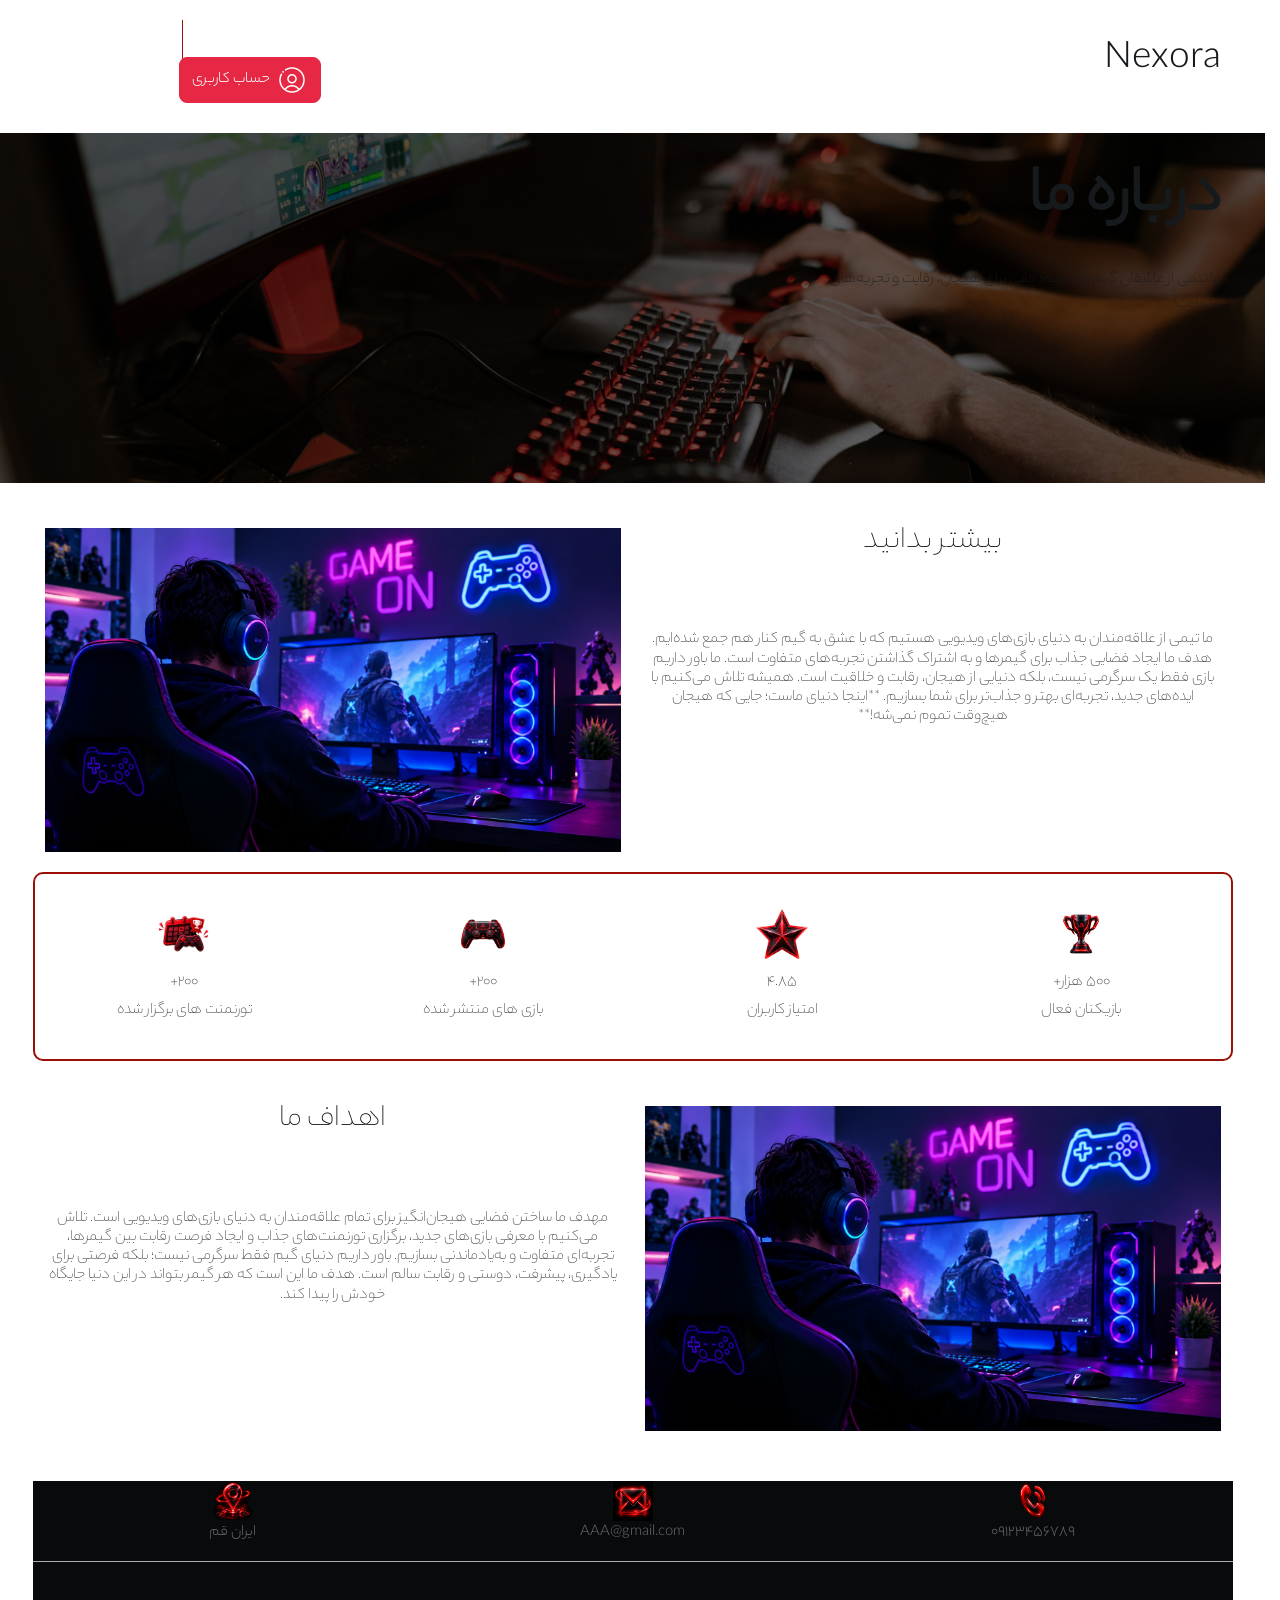
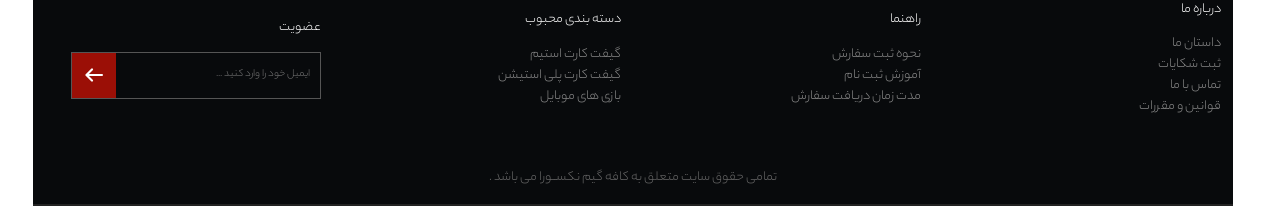
==== about-us.html @ f3d5bbad "about-us" ====
<!DOCTYPE html>
<html lang="en" dir="rtl">

<head>
    <meta charset="UTF-8">
    <meta name="viewport" content="width=device-width, initial-scale=1.0">
    <title>about us</title>
    <!-- bootstarp -->
    <link rel="stylesheet" href="css/bootstrap.css">
    <!-- style css -->
    <link rel="stylesheet" href="css/style.css">
</head>

<body>
    <div class="container">
        <!-- =========================
         header Start
        ===========================-->
        <header>
            <div class="row align-items-center">
                <div class="col-3">
                    <h1>Nexora</h1>
                    <!-- <img src="img/logo.png" alt="site logo" class="header_logo"> -->
                </div>
                <div class="col-6">
                    <ul class="nav nav-underline">
                        <li class="nav-item">
                            <a class="nav-link active" aria-current="page" href="#">صفحه اصلی</a>
                        </li>
                        <li class="nav-item">
                            <a class="nav-link" href="about-us.html">درباره ما</a>
                        </li>
                        <li class="nav-item">
                            <a class="nav-link" href="contact-us.html">تماس با ما</a>
                        </li>
                        <li class="nav-item">
                            <a class="nav-link" href="blog.html">وبلاگ</a>
                        </li>
                        <li class="nav-item">
                            <a class="nav-link" href="single-blog.html">وبلاگ تکی</a>
                        </li>
                    </ul>
                </div>
                <div class="col-3">
                    <a href="#" class="header_help">
                        <img src="img/icons8-info.svg" alt=""> راهنمایی
                    </a>
                    <button type="button" class="btn-solid theme-danger account_header">
                        <img src="img/icons8-test-account-64.png" alt="">
                        حساب کاربری
                    </button>
                </div>
            </div>
        </header>
    </div>
    <!-- =========================
         Hero section Start
        ===========================-->
    <div class="pages_section">
        <div class="container">
            <div class="row align-items-center">
                <div class="col-6">
                    <div class="content">
                        <h1 class="hero_title">درباره ما</h1>
                        <h5 class="hero_desc">ما تیمی از عاشقان گیم هستیم؛ جایی برای هیجان، رقابت و تجربه‌های متفاوت!
                        </h5>
                    </div>
                </div>
                <div class="col-6 text-center">
                </div>
            </div>
        </div>
    </div>

    <div class="container text-center">
        <div class="row align-items-start">
            <div class="col about-btn">
                <h2 class="section_title about-btn">بیشتر بدانید</h2><br>
                <h5 class="about-btn">ما تیمی از علاقه‌مندان به دنیای بازی‌های ویدیویی هستیم که با عشق به گیم کنار هم
                    جمع شده‌ایم.
                    هدف ما ایجاد فضایی جذاب برای گیمرها و به اشتراک گذاشتن تجربه‌های متفاوت است.
                    ما باور داریم بازی فقط یک سرگرمی نیست، بلکه دنیایی از هیجان، رقابت و خلاقیت است.
                    همیشه تلاش می‌کنیم با ایده‌های جدید، تجربه‌ای بهتر و جذاب‌تر برای شما بسازیم.
                    **اینجا دنیای ماست؛ جایی که هیجان هیچ‌وقت تموم نمی‌شه!**</h5>
            </div>
            <div class="col about-btn">
                <img class="about-img" src="img/about-us.png">
            </div>
        </div>
    </div>

    <div class="container about-border">
        <div class="row align-items-start">
            <div class="col about-btn">
                <img class="about-icon" src="img/cup.svg">
                <h5> 500 هزار+</h5>
                <p> بازیکنان فعال</p>
            </div>
            <div class="col about-btn">
                <img class="about-icon" src="img/star.svg">
                <h5>4.85</h5>
                <p>امتیاز کاربران</p>
            </div>
            <div class="col about-btn">
                <img class="about-icon" src="img/ps.svg">
                <h5>200+</h5>
                <p> بازی های منتشر شده</p>
            </div>
            <div class="col about-btn">
                <img class="about-icon" src="img/tornoment.svg">
                <h5>200+</h5>
                <p>تورنمنت های برگزار شده</p>
            </div>
        </div>
    </div>

    <div class="container text-center">
        <div class="row align-items-start">
            <div class="col about-btn">
                <img class="about-img" src="img/about-us.png">
            </div>
            <div class="col about-btn">
                <h2 class="section_title about-btn">اهداف ما</h2><br>
                <h5 class="about-btn">مهدف ما ساختن فضایی هیجان‌انگیز برای تمام علاقه‌مندان به دنیای بازی‌های ویدیویی
                    است. تلاش می‌کنیم با معرفی بازی‌های جدید، برگزاری تورنمنت‌های جذاب و ایجاد فرصت رقابت بین گیمرها،
                    تجربه‌ای متفاوت و به‌یادماندنی بسازیم. باور داریم دنیای گیم فقط سرگرمی نیست؛ بلکه فرصتی برای
                    یادگیری، پیشرفت، دوستی و رقابت سالم است. هدف ما این است که هر گیمر بتواند در این دنیا جایگاه خودش را
                    پیدا کند.</h5>
            </div>
        </div>
    </div>

    <!-- =========================
         footer Start
        ===========================-->
    <div class="container footer text-center">
        <div class="row align-items-center contact_info">
            <div class="col-4">
                <img src="img/picone.png" alt="Phone" class="footer_contact_icon">
                <p class="contact_content">09123456789</p>
            </div>
            <div class="col-4">
                <img src="img/eicone.png" alt="Email" class="footer_contact_icon">
                <p class="contact_content">AAA@gmail.com</p>
            </div>
            <div class="col-4">
                <img src="img/licone.png" alt="Location" class="footer_contact_icon">
                <p class="contact_content">ایران قم</p>
            </div>
        </div>
        <div class="row align-items-center">
            <div class="col-3">
                <div class="footer_column">
                    <h4>درباره ما</h4>
                    <a href="#">داستان ما</a>
                    <a href="#">ثبت شکایات</a>
                    <a href="#">تماس با ما</a>
                    <a href="#">قوانین و مقررات</a>
                </div>

            </div>
            <div class="col-3">
                <div class="footer_column">
                    <h4>راهنما</h4>
                    <a href="#">نحوه ثبت سفارش</a>
                    <a href="#">آموزش ثبت نام</a>
                    <a href="#">مدت زمان دریافت سفارش</a>
                </div>

            </div>
            <div class="col-3">
                <div class="footer_column">
                    <h4>دسته بندی محبوب</h4>
                    <a href="#">گیفت کارت استیم</a>
                    <a href="#">گیفت کارت پلی استیشن</a>
                    <a href="#">بازی های موبایل</a>
                </div>

            </div>
            <div class="col-3">
                <div class="footer_column">
                    <h4>عضویت</h4>
                    <form class="newsletter">
                        <input type="email" placeholder="ایمیل خود را وارد کنید ...">
                        <button type="submit">
                            <img src="img/icons8-arrow-left-24.png" alt="">
                        </button>
                    </form>
                </div>

            </div>
        </div>
        <div class="row">
            <div class="col-12">
                <p class="copyright">تمامی حقوق سایت متعلق به کافه گیم نکســورا می باشد .</p>
            </div>
        </div>
    </div>

    <!-- bootstrap js -->
    <script src="js/bootstrap.js"></script>
    <!-- main js -->
    <script src="js/main.js"></script>
</body>

</html>
---- css/style.css ----
@import url('stylesheet.css');

* {
    box-sizing: border-box;
}

body {
    margin: 0;
    padding: 0;
    font-family: 'yekanBakh' !important;
}

a {
    text-decoration: none;
    color: white;
}

/* =================
header Start
==================*/
header {
    margin-top: 25px;
}

.header_logo {
    width: 60%;
}

.nav {
    /* اگه ایتم منو اضافه کردی مارجین رو کم کن یا برش دار کلا */
    margin-right: 10%;
}

.nav-link {
    font-family: 'yekanBakh';
    margin: 0px 7px;
}

.header_help {
    margin-left: 8%;
    padding: 9.5px 23px;
    border-left: 1.5px solid #9b0f06;
}

.header_help img {
    margin-left: 5px;
}

.account_header img {
    width: 32px;
}

/* =================
hero Start
==================*/
.hero_section {
    background-image: url('../img/test.jpg');
    background-size: cover;
    background-position: center;
    min-height: 80vh;
    width: 100%;
    margin-top: 30px;
}

.pages_section {
    background-image: url('../img/background.jpg');
    background-size: cover;
    background-position: center top;
    height: 350px;
    width: 100%;
    margin-top: 30px;
}

.hero_title {
    font-size: 66px;
    font-weight: bold;
    margin: 28px 0px;
}

.hero_desc {
    width: 70%;
    font-size: 16px;
    line-height: 25px;
    font-family: 'Yekan Bakh FaNum Hairline';
}

.hero_btn {
    margin-top: 30px;
}

.btn {
    font-size: 16px;
    font-weight: bold;
}

.book {
    margin-right: 10px;
}

.hero_robot {
    margin-top: 40px;
    width: 50%;
    transform: scaleX(-1);
}

.about-border {
    border: 2px solid #9b0f06;
    border-radius: 10px;
}

.about-img {
    width: 100%;
    margin-top: 25px;
    height: auto;
    object-fit: contain;
}

.about-icon {
    width: 80px;
    height: 80px;

}

.about-btn {
    justify-content: center;
    text-align: center;
    align-items: center;
    padding-top: 20px;
    padding-bottom: 20px;
    font-family: 'Yekan Bakh FaNum Hairline'
}

/* =================
footer Start
==================*/
.footer {
    background: #080a0c;
    color: white;
    width: 100%;
    border-bottom: 2px solid #222;
    margin-top: 30px;
}

.contact_info {
    border-bottom: 1px solid #aaa;
}

.footer_contact_icon {
    width: 40px;
    height: 40px;
}

.contact_content {
    font-size: 16px;
    color: #666;
}

.footer_column {
    text-align: right;
    margin-top: 40px;
    display: flex;
    flex-direction: column;
}

.footer_column h4 {
    font-size: 14px;
    margin-bottom: 15px;
}

.footer_column a {
    color: #888;
    font-size: 14px;
}

.footer_column a:hover {
    color: #9b0f06;
}

.newsletter {
    display: flex;
    border: 1px solid #555;
    width: 250px;
}

.newsletter input {
    direction: rtl;
    background: #080a0c;
    color: white;
    border: none;
    outline: none;
    padding: 10px;
    width: 100%;
    font-size: 11px;
}

.newsletter button {
    background: #9b0f06;
    border: none;
    padding: 10px;
    cursor: pointer;
}

.copyright {
    margin-top: 50px;
    color: #666;
    font-size: 14px;
}
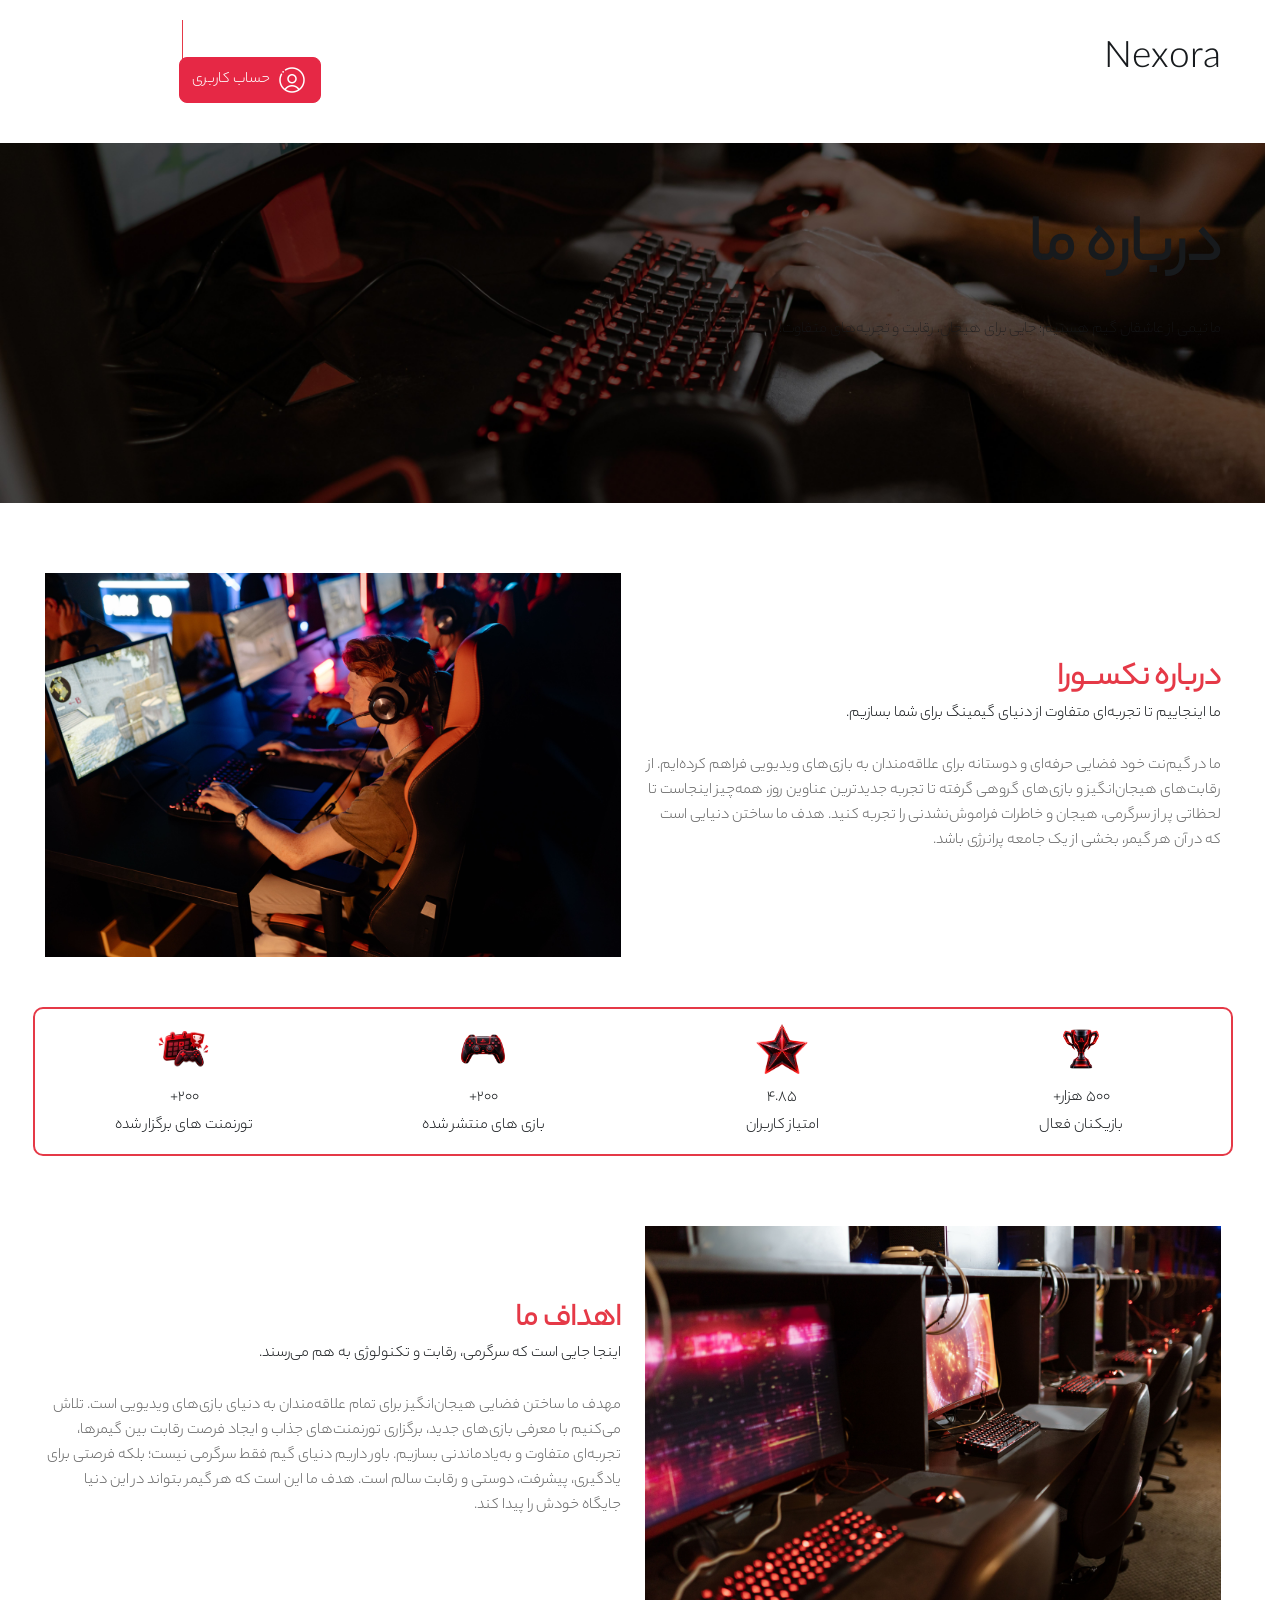
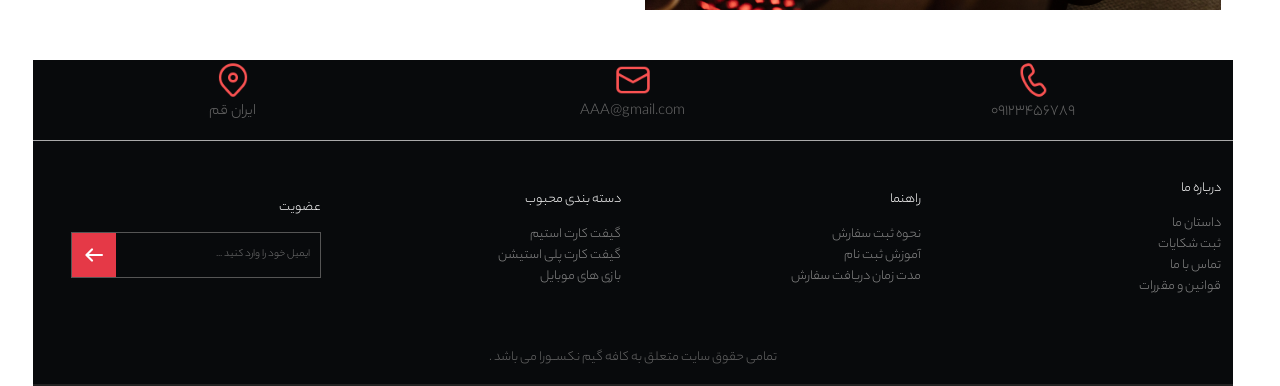
==== commit d22c18b7: "add blog , single blog , contact us , about us" ====
--- a/about-us.html
+++ b/about-us.html
@@ -25,7 +25,7 @@
                 <div class="col-6">
                     <ul class="nav nav-underline">
                         <li class="nav-item">
-                            <a class="nav-link active" aria-current="page" href="#">صفحه اصلی</a>
+                            <a class="nav-link active" aria-current="page" href="index.html">صفحه اصلی</a>
                         </li>
                         <li class="nav-item">
                             <a class="nav-link" href="about-us.html">درباره ما</a>
@@ -56,76 +56,71 @@
     <!-- =========================
          Hero section Start
         ===========================-->
-    <div class="pages_section">
+    <div class="pages_hero">
         <div class="container">
-            <div class="row align-items-center">
-                <div class="col-6">
-                    <div class="content">
-                        <h1 class="hero_title">درباره ما</h1>
-                        <h5 class="hero_desc">ما تیمی از عاشقان گیم هستیم؛ جایی برای هیجان، رقابت و تجربه‌های متفاوت!
-                        </h5>
-                    </div>
-                </div>
-                <div class="col-6 text-center">
-                </div>
-            </div>
-        </div>
-    </div>
-
-    <div class="container text-center">
-        <div class="row align-items-start">
+            <div class="row">
+                <div class="col-12 pages_content">
+                    <h1 class="hero_title">درباره ما</h1>
+                    <h5 class="hero_desc">ما تیمی از عاشقان گیم هستیم؛ جایی برای هیجان، رقابت و تجربه‌های متفاوت!
+                    </h5>
+                </div>
+            </div>
+        </div>
+    </div>
+    <!-- =========================
+         about section Start
+        ===========================-->
+    <div class="container about_page_section">
+        <div class="row align-items-center">
+            <div class="col-6">
+                <h2 class="section_title">درباره نکســورا</h2>
+                <h5 class="section_desc">ما اینجاییم تا تجربه‌ای متفاوت از دنیای گیمینگ برای شما بسازیم.</h5>
+                <p class="about_desc m_top">ما در گیم‌نت خود فضایی حرفه‌ای و دوستانه برای علاقه‌مندان به بازی‌های
+                    ویدیویی فراهم کرده‌ایم. از رقابت‌های هیجان‌انگیز و بازی‌های گروهی گرفته تا تجربه جدیدترین عناوین
+                    روز، همه‌چیز اینجاست تا لحظاتی پر از سرگرمی، هیجان و خاطرات فراموش‌نشدنی را تجربه کنید. هدف ما ساختن
+                    دنیایی است که در آن هر گیمر، بخشی از یک جامعه پرانرژی باشد. </p>
+            </div>
             <div class="col about-btn">
-                <h2 class="section_title about-btn">بیشتر بدانید</h2><br>
-                <h5 class="about-btn">ما تیمی از علاقه‌مندان به دنیای بازی‌های ویدیویی هستیم که با عشق به گیم کنار هم
-                    جمع شده‌ایم.
-                    هدف ما ایجاد فضایی جذاب برای گیمرها و به اشتراک گذاشتن تجربه‌های متفاوت است.
-                    ما باور داریم بازی فقط یک سرگرمی نیست، بلکه دنیایی از هیجان، رقابت و خلاقیت است.
-                    همیشه تلاش می‌کنیم با ایده‌های جدید، تجربه‌ای بهتر و جذاب‌تر برای شما بسازیم.
-                    **اینجا دنیای ماست؛ جایی که هیجان هیچ‌وقت تموم نمی‌شه!**</h5>
-            </div>
-            <div class="col about-btn">
-                <img class="about-img" src="img/about-us.png">
-            </div>
-        </div>
-    </div>
-
-    <div class="container about-border">
-        <div class="row align-items-start">
-            <div class="col about-btn">
-                <img class="about-icon" src="img/cup.svg">
+                <img class="about_img" src="img/aboutpage.jpg">
+            </div>
+        </div>
+    </div>
+
+    <div class="container about_badges">
+        <div class="row text-center">
+            <div class="col-3 single_badge">
+                <img class="about_icon" src="img/cup.svg">
                 <h5> 500 هزار+</h5>
                 <p> بازیکنان فعال</p>
             </div>
-            <div class="col about-btn">
-                <img class="about-icon" src="img/star.svg">
+            <div class="col-3 single_badge">
+                <img class="about_icon" src="img/star.svg">
                 <h5>4.85</h5>
                 <p>امتیاز کاربران</p>
             </div>
-            <div class="col about-btn">
-                <img class="about-icon" src="img/ps.svg">
+            <div class="col-3 single_badge">
+                <img class="about_icon" src="img/ps.svg">
                 <h5>200+</h5>
                 <p> بازی های منتشر شده</p>
             </div>
-            <div class="col about-btn">
-                <img class="about-icon" src="img/tornoment.svg">
+            <div class="col-3 single_badge">
+                <img class="about_icon" src="img/tornoment.svg">
                 <h5>200+</h5>
                 <p>تورنمنت های برگزار شده</p>
             </div>
         </div>
     </div>
-
-    <div class="container text-center">
-        <div class="row align-items-start">
-            <div class="col about-btn">
-                <img class="about-img" src="img/about-us.png">
-            </div>
-            <div class="col about-btn">
-                <h2 class="section_title about-btn">اهداف ما</h2><br>
-                <h5 class="about-btn">مهدف ما ساختن فضایی هیجان‌انگیز برای تمام علاقه‌مندان به دنیای بازی‌های ویدیویی
+    <div class="container about_page_section">
+        <div class="row align-items-center">
+            <div class="col-6"><img class="about_img" src="img/about-us.png"></div>
+            <div class="col-6">
+                <h2 class="section_title about-btn">اهداف ما</h2>
+                <h5 class="section_desc">اینجا جایی است که سرگرمی، رقابت و تکنولوژی به هم می‌رسند.</h5>
+                <p class="about_desc m_top">مهدف ما ساختن فضایی هیجان‌انگیز برای تمام علاقه‌مندان به دنیای بازی‌های ویدیویی
                     است. تلاش می‌کنیم با معرفی بازی‌های جدید، برگزاری تورنمنت‌های جذاب و ایجاد فرصت رقابت بین گیمرها،
                     تجربه‌ای متفاوت و به‌یادماندنی بسازیم. باور داریم دنیای گیم فقط سرگرمی نیست؛ بلکه فرصتی برای
                     یادگیری، پیشرفت، دوستی و رقابت سالم است. هدف ما این است که هر گیمر بتواند در این دنیا جایگاه خودش را
-                    پیدا کند.</h5>
+                    پیدا کند.</p>
             </div>
         </div>
     </div>
@@ -133,18 +128,18 @@
     <!-- =========================
          footer Start
         ===========================-->
-    <div class="container footer text-center">
+  <div class="container footer text-center">
         <div class="row align-items-center contact_info">
             <div class="col-4">
-                <img src="img/picone.png" alt="Phone" class="footer_contact_icon">
+                <img src="img/icons8-phone-48(1).png" alt="Phone" class="footer_contact_icon">
                 <p class="contact_content">09123456789</p>
             </div>
             <div class="col-4">
-                <img src="img/eicone.png" alt="Email" class="footer_contact_icon">
+                <img src="img/icons8-email-48(1).png" alt="Email" class="footer_contact_icon">
                 <p class="contact_content">AAA@gmail.com</p>
             </div>
             <div class="col-4">
-                <img src="img/licone.png" alt="Location" class="footer_contact_icon">
+                <img src="img/icons8-location-48(1).png" alt="Location" class="footer_contact_icon">
                 <p class="contact_content">ایران قم</p>
             </div>
         </div>
--- a/css/style.css
+++ b/css/style.css
@@ -1,133 +1,209 @@
 @import url('stylesheet.css');
-
-* {
+*{
     box-sizing: border-box;
 }
-
-body {
+body{
     margin: 0;
     padding: 0;
     font-family: 'yekanBakh' !important;
 }
-
-a {
+a{
     text-decoration: none;
     color: white;
 }
-
+ul{
+    list-style: none;
+}
+/* =================
+COMMON CLASSES
+==================*/
+.btn_red{
+    background-color:#e53947 !important;
+    border: none;
+}
+.m_top{
+    margin-top: 30px;
+}
+.section_title{
+    font-weight: bolder;
+    color: #e53947;
+}
 /* =================
 header Start
 ==================*/
-header {
+header{
     margin-top: 25px;
 }
-
-.header_logo {
+.header_logo{
     width: 60%;
 }
-
-.nav {
+.nav{
     /* اگه ایتم منو اضافه کردی مارجین رو کم کن یا برش دار کلا */
-    margin-right: 10%;
-}
-
-.nav-link {
+   margin-right: 10%; 
+}
+.nav-link{
     font-family: 'yekanBakh';
     margin: 0px 7px;
 }
-
-.header_help {
+.header_help{
     margin-left: 8%;
     padding: 9.5px 23px;
-    border-left: 1.5px solid #9b0f06;
-}
-
-.header_help img {
+    border-left: 1.5px solid #e53947;
+}
+.header_help img{
     margin-left: 5px;
 }
-
-.account_header img {
+.account_header img{
     width: 32px;
 }
-
 /* =================
 hero Start
 ==================*/
-.hero_section {
+.hero_section{
     background-image: url('../img/test.jpg');
     background-size: cover;
     background-position: center;
     min-height: 80vh;
     width: 100%;
-    margin-top: 30px;
-}
-
-.pages_section {
-    background-image: url('../img/background.jpg');
-    background-size: cover;
-    background-position: center top;
-    height: 350px;
-    width: 100%;
-    margin-top: 30px;
-}
-
-.hero_title {
+    position: relative;
+}
+.content{
+    position: absolute;
+    top: 25%;
+}
+.hero_title{
     font-size: 66px;
     font-weight: bold;
     margin: 28px 0px;
 }
-
-.hero_desc {
+.hero_desc{
     width: 70%;
     font-size: 16px;
     line-height: 25px;
     font-family: 'Yekan Bakh FaNum Hairline';
 }
-
-.hero_btn {
+.hero_btn{
     margin-top: 30px;
 }
-
-.btn {
+.btn{
     font-size: 16px;
     font-weight: bold;
 }
-
-.book {
+.book{
     margin-right: 10px;
 }
-
-.hero_robot {
+.hero_robot{
     margin-top: 40px;
-    width: 50%;
+    width: 20%;
     transform: scaleX(-1);
-}
-
-.about-border {
-    border: 2px solid #9b0f06;
-    border-radius: 10px;
-}
-
-.about-img {
-    width: 100%;
-    margin-top: 25px;
-    height: auto;
-    object-fit: contain;
-}
-
-.about-icon {
-    width: 80px;
-    height: 80px;
-
-}
-
-.about-btn {
-    justify-content: center;
-    text-align: center;
-    align-items: center;
-    padding-top: 20px;
-    padding-bottom: 20px;
-    font-family: 'Yekan Bakh FaNum Hairline'
+    position: absolute;
+    bottom: 0;
+}
+/* =================
+device Start
+==================*/
+.device_section{
+    margin-top: 60px;
+}
+.card{
+    width: 100%;
+    height: 480px;
+}
+.devices_card img{
+    transition: all 0.3s ease;
+}
+.devices_card:hover img{
+    transform: scale(1.2);
+}
+.devices_card h5{
+    font-weight: bold;
+    padding: 10px;
+}
+.devices_card p{
+    color: #666;
+    font-size: 14px;
+}
+.devices_card small{
+    color: #e53947;
+    font-style: italic;
+
+}
+.device_img{
+    margin-left: auto;
+    margin-right: auto;
+    width: 93%;
+    height: 290px;
+    overflow: hidden;
+}
+/* =================
+booking Start
+==================*/
+.booking_section{
+   margin: 100px auto 50px auto; 
+}
+.book_img{
+    width: 100%;
+    transition: all 0.3s ease;
+}
+.book_img:hover{
+    transform: scale(1.2);
+}
+.booking_img{
+    overflow: hidden;
+}
+.form_section_title{
+    text-align: right;
+    margin: 50px 0px;
+}
+/* =================
+tornoment Start
+==================*/
+.torno_card{
+    border: 1px solid #666;
+    border-radius: 18px;
+    margin-top: 15px;
+    box-shadow: rgba(125, 124, 124, 0.35) 0px 5px 15px;
+    transition: all 0.3s ease;
+}
+.torno_card:hover{
+    border: 1px solid #e53947;
+    box-shadow: rgba(130, 21, 21, 0.35) 0px 5px 15px;
+}
+.torno_cup{
+    width: 20%;
+    padding: 20px 0px;
+}
+.time{
+    border-left: 1px solid #666;
+}
+.torno_time , .torno_gift{
+    margin-bottom: 10px;
+}
+.torno_time img{
+    width: 30px;
+}
+.time_content , .gift_content{
+    color: #aaa;
+}
+.torno_gift img{
+    width: 30px;
+}
+.torno_btn{
+    padding: 10px 15px;
+}
+/* =================
+about Start
+==================*/
+.about_section{
+    text-align: right;
+    margin-top: 100px;
+}
+.about_img{
+    width: 100%;
+}
+.about_desc{
+    line-height: 25px;
+    color: #666;
 }
 
 /* =================
@@ -138,50 +214,42 @@
     color: white;
     width: 100%;
     border-bottom: 2px solid #222;
-    margin-top: 30px;
-}
-
-.contact_info {
+    margin-top: 50px;
+}
+.contact_info{
     border-bottom: 1px solid #aaa;
 }
-
 .footer_contact_icon {
     width: 40px;
     height: 40px;
 }
-
 .contact_content {
     font-size: 16px;
     color: #666;
 }
 
-.footer_column {
+.footer_column{
     text-align: right;
     margin-top: 40px;
     display: flex;
     flex-direction: column;
 }
-
 .footer_column h4 {
     font-size: 14px;
     margin-bottom: 15px;
 }
-
 .footer_column a {
     color: #888;
     font-size: 14px;
 }
-
 .footer_column a:hover {
-    color: #9b0f06;
-}
-
+    color: #e53947;
+}   
 .newsletter {
     display: flex;
     border: 1px solid #555;
     width: 250px;
 }
-
 .newsletter input {
     direction: rtl;
     background: #080a0c;
@@ -194,7 +262,7 @@
 }
 
 .newsletter button {
-    background: #9b0f06;
+    background: #e53947;
     border: none;
     padding: 10px;
     cursor: pointer;
@@ -204,4 +272,222 @@
     margin-top: 50px;
     color: #666;
     font-size: 14px;
+}
+/* =================
+About Page Start
+==================*/
+.pages_hero{
+    background-image: url('../img/background.jpg');
+    margin-top: 40px;
+    background-size: cover;
+    background-position: center;
+    min-height: 40vh;
+    width: 100%;
+}
+.pages_content{
+    margin-top: 40px;
+}
+.about_page_section{
+    margin-top: 70px;
+}
+.about_img {
+    width: 100%;
+    height: auto;
+}
+.about_badges {
+    border: 2px solid #e53947;
+    border-radius: 10px;
+    margin-top: 50px;
+}
+.about_icon {
+    width: 80px;
+    height: 80px;
+}
+/* =================
+Blog page start
+==================*/
+.blog_section{
+    margin-top: 70px;
+
+}
+.second{
+  margin-top: 50px;
+}
+.blog_card{
+    height: 520px;
+    
+}
+.blog_card img{
+    transition: all 0.3s ease;
+}
+.blog_card:hover img{
+    transform: scale(1.2);
+}
+.img_hover_overflow{
+    overflow: hidden;
+}
+.card .card-img-top{
+    width: 100% !important;
+    height: 300px !important;
+    min-height: 300px !important;
+}
+.time_author{
+    font-size: 12px;
+    font-weight: 100;
+    margin: 15px;
+}
+.author_span{
+    margin-right: 15px;
+}
+.time_author img{
+    width: 22px;
+    height: 22px;
+}
+.card-title{
+    font-size: 18px;
+    font-weight: bold;
+}
+.card-text{
+    color: #aaa;
+    font-size: 14px;
+}
+.readmore_btn{
+    color: white;
+    margin: 10px 0px 0px 0px;
+    padding: 10px 15px;
+    background-color: #e53947;
+    font-size: 14px;
+    transition: all 0.3a ease;
+}
+.readmore_btn:hover{
+    background-color: #9B0F06;
+}
+.readmore_btn img{
+    width: 20px;
+    height: 20px;
+}
+/* =================
+Single Blog start
+==================*/
+.blog_content{
+    margin-top: 100px;
+}
+.latest_posts ,.tags_section ,.follow-us{
+    margin-top: 50px;
+}
+.single_latest_post{
+    display: flex;
+    align-items: center;
+}
+.single_latest_post{
+    margin: 20px 0px 0px 0px;
+}
+.single_latest_post img{
+    width: 100px;
+    height: 100px;
+    border-radius: 15px;
+}
+.single_blog_content{
+    margin-right: 18px;
+}
+
+.tags_container a{
+    padding: 10px;
+    background-color: #e53947;
+    border-radius: 15px;
+    margin: 100px 0px 0px 12px;
+}
+.social_links{
+    display: flex;
+    margin: 0;
+    padding: 0;
+}
+.social_links{
+    margin-top: 20px;
+}
+.social_links a{
+    background-color: #1c1c1c;
+    padding: 8px;
+    margin-left: 20px;
+    border-radius: 50%;
+}
+.blog_top_tag{
+    background-color:#e53947;
+    padding: 15px 20px;
+    border-radius: 40px;
+    font-size: 12px;
+    font-weight: bold;
+}
+.single_blog{
+    width: 100%;
+    margin: 20px 0px 40px 0px;
+}
+.single_blog_title{
+    margin-top: 50px;
+    font-size: 24px;
+    font-weight: bold;
+}
+.single_blog_p{
+    color: #aaa;
+    font-size: 16px;
+    line-height: 30px;
+}
+.single_blog_checkTitle{
+    font-size: 20px;
+    font-weight: bold;
+}
+.single_blog_list{
+    line-height: 40px;
+    padding: 0px;
+    color: #aaa;
+}
+.single_blog_list li img{
+    margin-left: 10px;
+}
+/*=================
+contact Start
+==================*/
+.form {
+    padding: 30px;
+}
+.contact_input input {
+    border-radius: 0%;
+    height: 70px;
+}
+.contact_input2 {
+    gap: 10px;
+    display: flex;
+}
+.contact_btn {
+    width: 100%;
+    border-radius: 0%;
+}
+.subject {
+    height: 180px;
+    border-radius: 0%;
+    margin-bottom: 30px;
+}
+.contact_text {
+    margin-top: 200px;
+}
+.contact_us_desc{
+    color: #aaa;
+    line-height: 27px;
+}
+.contact_img img {
+    margin-top: 30px;
+    margin-right: 30px;
+    height: 20px;
+    width: 20px;
+}
+.map{
+    margin: 70px 0px 50px 0px;
+}
+.map iframe {
+    width: 100%;
+    height: 450px;
+    display: block;
+    border: 0;
+    filter: grayscale(100%) invert(90%) contrast(100%);
+    border: none;
 }
